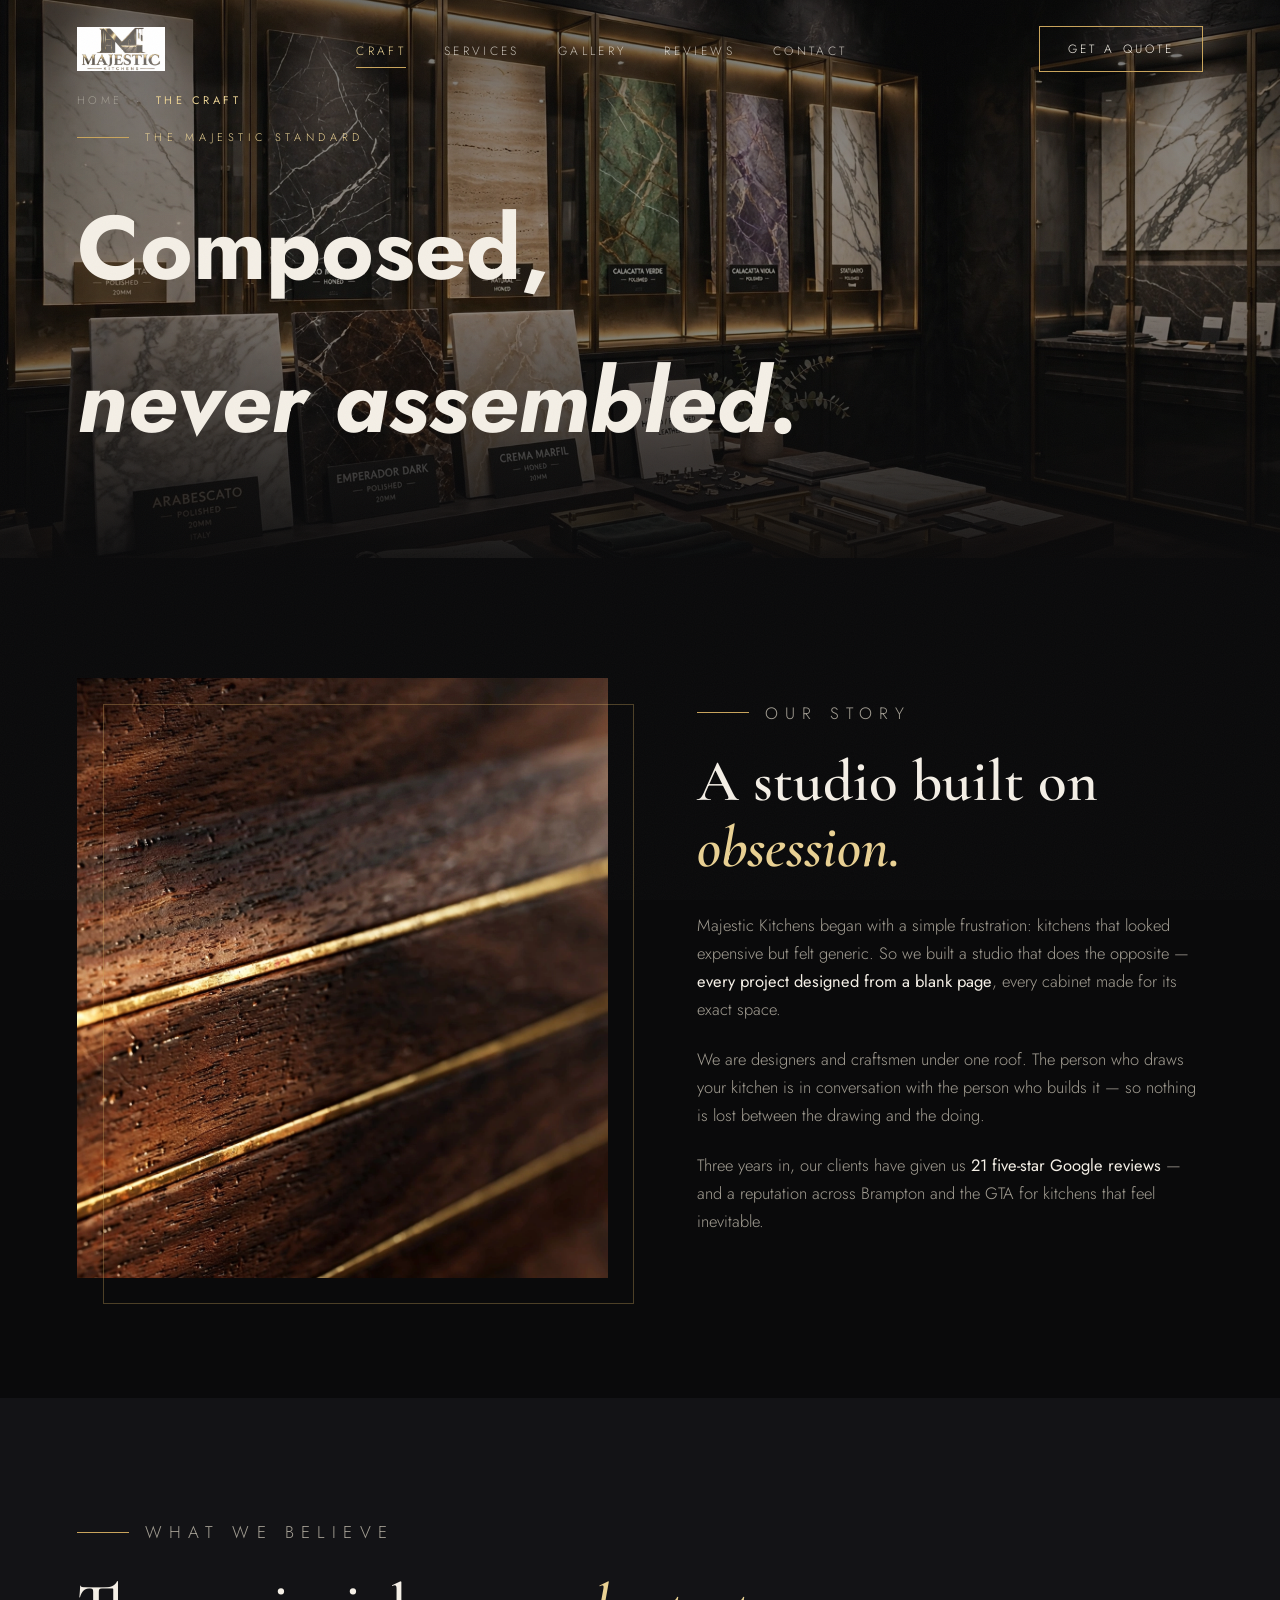
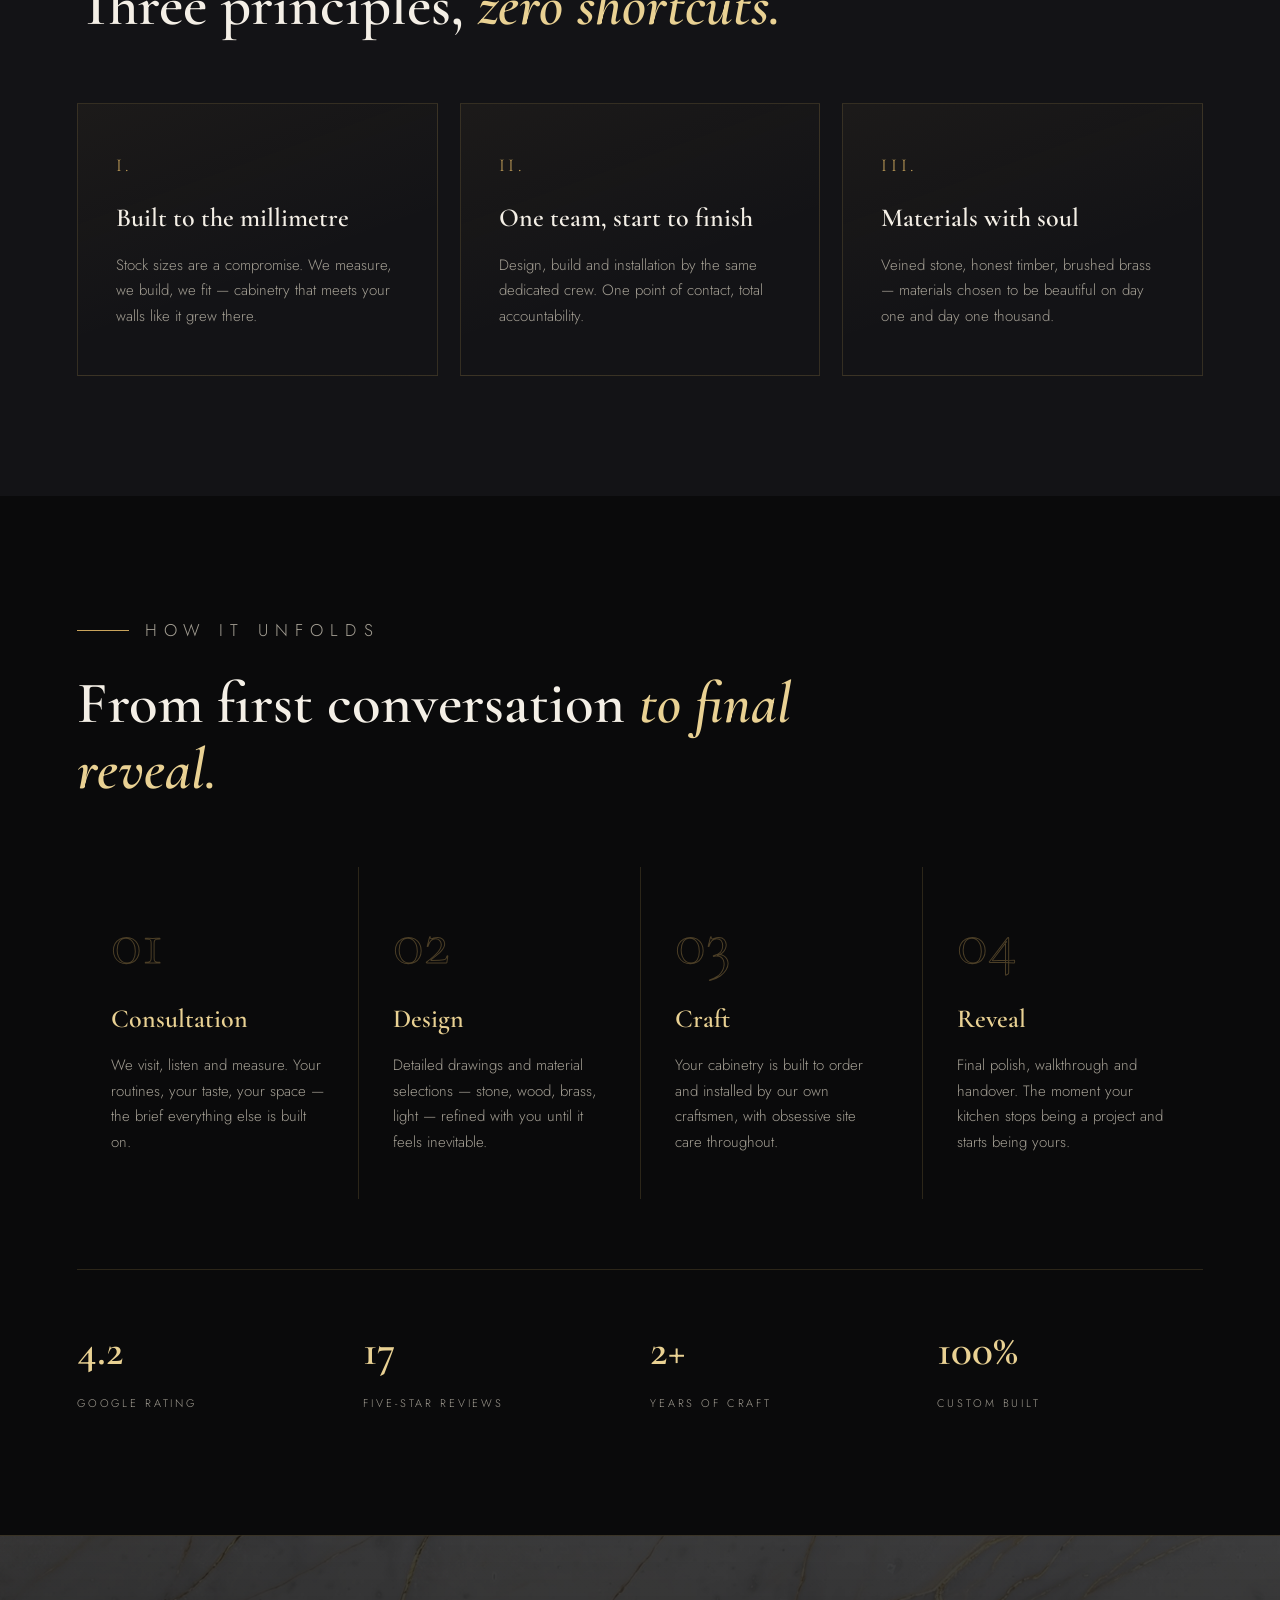
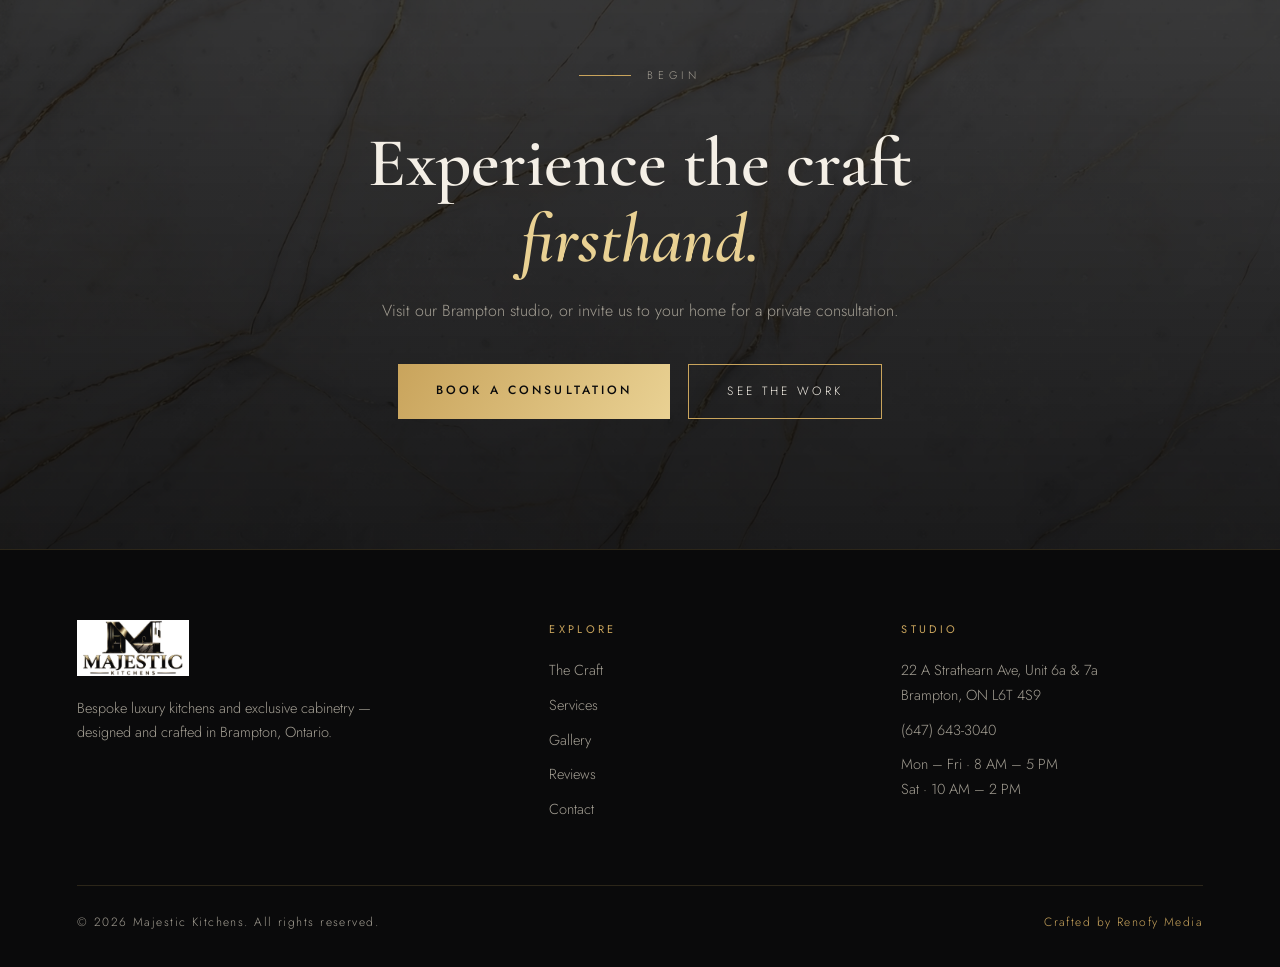
==== about.html @ 50e9ace4 "Majestic Kitchens v1 — 5-page luxury site" ====
<!DOCTYPE html>
<html lang="en">
<head>
<meta charset="UTF-8">
<meta name="viewport" content="width=device-width, initial-scale=1.0">
<title>The Craft | Majestic Kitchens — Brampton &amp; the GTA</title>
<meta name="description" content="The Majestic standard: bespoke luxury kitchens composed — never assembled. One dedicated team from sketch to final polish. Brampton, Ontario.">
<link rel="preconnect" href="https://fonts.googleapis.com">
<link rel="preconnect" href="https://fonts.gstatic.com" crossorigin>
<link href="https://fonts.googleapis.com/css2?family=Cormorant+Garamond:ital,wght@0,500;0,600;0,700;1,500;1,600&family=Jost:wght@300;400;500&display=swap" rel="stylesheet">
<link rel="icon" href="assets/img/logo.png">
<link rel="stylesheet" href="assets/css/style.css">
</head>
<body>
<div class="grain"></div>
<div id="cursor"></div>
<div id="wipe"><span class="wline"></span><img src="assets/img/logo.png" alt=""></div>
<div id="loader"><img src="assets/img/logo.png" alt="Majestic Kitchens"><div class="bar"><span></span></div></div>

<nav id="nav">
  <div class="wrap nav-inner">
    <a class="brand" href="index.html" aria-label="Majestic Kitchens home"><img src="assets/img/logo.png" alt="Majestic Kitchens logo"></a>
    <ul class="nav-links">
      <li><a href="about.html">Craft</a></li>
      <li><a href="services.html">Services</a></li>
      <li><a href="gallery.html">Gallery</a></li>
      <li><a href="index.html#reviews">Reviews</a></li>
      <li><a href="contact.html">Contact</a></li>
    </ul>
    <a href="contact.html" class="btn nav-cta">Get a Quote</a>
    <button id="burger" aria-label="Open menu"><span></span><span></span><span></span></button>
  </div>
</nav>
<div id="mobileMenu">
  <a href="index.html">Home</a><a href="about.html">Craft</a><a href="services.html">Services</a>
  <a href="gallery.html">Gallery</a><a href="index.html#reviews">Reviews</a><a href="contact.html">Contact</a>
</div>

<header class="page-hero">
  <div class="ph-bg" style="background-image:url('assets/img/showroom.webp')"></div>
  <div class="hero-veil"></div>
  <div class="wrap hero-content">
    <p class="crumb"><a href="index.html">Home</a> &nbsp;·&nbsp; <b>The Craft</b></p>
    <p class="eyebrow">The Majestic Standard</p>
    <h1>Composed,<br><em>never assembled.</em></h1>
  </div>
</header>

<section>
  <div class="wrap">
    <div class="split">
      <div class="img-frame reveal"><img src="assets/img/craft.webp" alt="Cabinetry detail with brass inlay" loading="lazy"></div>
      <div>
        <p class="eyebrow reveal">Our story</p>
        <div class="sec-head reveal" style="margin-bottom:30px"><h2>A studio built on <em>obsession.</em></h2></div>
        <p class="reveal">Majestic Kitchens began with a simple frustration: kitchens that looked expensive but felt generic. So we built a studio that does the opposite — <strong>every project designed from a blank page</strong>, every cabinet made for its exact space.</p>
        <p class="reveal d1">We are designers and craftsmen under one roof. The person who draws your kitchen is in conversation with the person who builds it — so nothing is lost between the drawing and the doing.</p>
        <p class="reveal d2">Three years in, our clients have given us <strong>21 five-star Google reviews</strong> — and a reputation across Brampton and the GTA for kitchens that feel inevitable.</p>
      </div>
    </div>
  </div>
</section>

<section style="background:var(--coal)">
  <div class="wrap">
    <div class="sec-head">
      <p class="eyebrow reveal">What we believe</p>
      <h2 class="reveal">Three principles, <em>zero shortcuts.</em></h2>
    </div>
    <div class="val-grid">
      <div class="val reveal"><span class="vn">I.</span><h3>Built to the millimetre</h3><p>Stock sizes are a compromise. We measure, we build, we fit — cabinetry that meets your walls like it grew there.</p></div>
      <div class="val reveal d1"><span class="vn">II.</span><h3>One team, start to finish</h3><p>Design, build and installation by the same dedicated crew. One point of contact, total accountability.</p></div>
      <div class="val reveal d2"><span class="vn">III.</span><h3>Materials with soul</h3><p>Veined stone, honest timber, brushed brass — materials chosen to be beautiful on day one and day one thousand.</p></div>
    </div>
  </div>
</section>

<section>
  <div class="wrap">
    <div class="sec-head">
      <p class="eyebrow reveal">How it unfolds</p>
      <h2 class="reveal">From first conversation <em>to final reveal.</em></h2>
    </div>
    <div class="proc-grid">
      <div class="proc reveal"><span class="n">01</span><h3>Consultation</h3><p>We visit, listen and measure. Your routines, your taste, your space — the brief everything else is built on.</p></div>
      <div class="proc reveal d1"><span class="n">02</span><h3>Design</h3><p>Detailed drawings and material selections — stone, wood, brass, light — refined with you until it feels inevitable.</p></div>
      <div class="proc reveal d2"><span class="n">03</span><h3>Craft</h3><p>Your cabinetry is built to order and installed by our own craftsmen, with obsessive site care throughout.</p></div>
      <div class="proc reveal d3"><span class="n">04</span><h3>Reveal</h3><p>Final polish, walkthrough and handover. The moment your kitchen stops being a project and starts being yours.</p></div>
    </div>
    <div class="stats">
      <div class="stat reveal"><b><span class="count" data-to="5" data-dec="1">0</span></b><span class="lbl">Google rating</span></div>
      <div class="stat reveal d1"><b><span class="count" data-to="21">0</span></b><span class="lbl">Five-star reviews</span></div>
      <div class="stat reveal d2"><b><span class="count" data-to="3">0</span>+</b><span class="lbl">Years of craft</span></div>
      <div class="stat reveal d3"><b>100%</b><span class="lbl">Custom built</span></div>
    </div>
  </div>
</section>

<div class="cta-banner">
  <div class="wrap">
    <p class="eyebrow reveal" style="justify-content:center">Begin</p>
    <h2 class="reveal">Experience the craft<br><em>firsthand.</em></h2>
    <p class="reveal d1">Visit our Brampton studio, or invite us to your home for a private consultation.</p>
    <div class="hero-ctas reveal d2">
      <a href="contact.html" class="btn solid">Book a Consultation</a>
      <a href="gallery.html" class="btn">See the Work</a>
    </div>
  </div>
</div>

<footer>
  <div class="wrap">
    <div class="f-grid">
      <div>
        <img src="assets/img/logo.png" alt="Majestic Kitchens logo">
        <p>Bespoke luxury kitchens and exclusive cabinetry — designed and crafted in Brampton, Ontario.</p>
      </div>
      <div>
        <h4>Explore</h4>
        <ul>
          <li><a href="about.html">The Craft</a></li>
          <li><a href="services.html">Services</a></li>
          <li><a href="gallery.html">Gallery</a></li>
          <li><a href="index.html#reviews">Reviews</a></li>
          <li><a href="contact.html">Contact</a></li>
        </ul>
      </div>
      <div>
        <h4>Studio</h4>
        <ul>
          <li>22 A Strathearn Ave, Unit 6a &amp; 7a<br>Brampton, ON L6T 4S9</li>
          <li><a href="tel:+16476433040">(647) 643-3040</a></li>
          <li>Mon – Fri · 8 AM – 5 PM<br>Sat · 10 AM – 2 PM</li>
        </ul>
      </div>
    </div>
    <div class="f-bottom">
      <span>© <span id="yr">2026</span> Majestic Kitchens. All rights reserved.</span>
      <span class="credit">Crafted by Renofy Media</span>
    </div>
  </div>
</footer>
<script src="assets/js/main.js"></script>
</body>
</html>
---- assets/css/style.css ----
/* Majestic Kitchens — shared styles */
:root{
  --ink:#0a0a0b;
  --coal:#131316;
  --coal-2:#1a1a1e;
  --gold:#c9a45c;
  --gold-2:#e9d193;
  --gold-dim:rgba(201,164,92,.35);
  --ivory:#f4efe6;
  --muted:#a39e93;
  --line:rgba(201,164,92,.18);
  --serif:'Cormorant Garamond',Georgia,serif;
  --sans:'Jost',Helvetica,Arial,sans-serif;
}
*{margin:0;padding:0;box-sizing:border-box}
html{scroll-behavior:smooth}
body{background:var(--ink);color:var(--ivory);font-family:var(--sans);font-weight:300;line-height:1.7;overflow-x:hidden;-webkit-font-smoothing:antialiased}
::selection{background:var(--gold);color:var(--ink)}
::-webkit-scrollbar{width:10px}
::-webkit-scrollbar-track{background:var(--ink)}
::-webkit-scrollbar-thumb{background:#3a3226;border-radius:5px}
::-webkit-scrollbar-thumb:hover{background:var(--gold)}
img{max-width:100%;display:block}
a{color:inherit;text-decoration:none}
.wrap{max-width:1280px;margin:0 auto;padding:0 6vw}

/* film grain */
.grain{position:fixed;inset:0;z-index:2000;pointer-events:none;opacity:.05;
  background-image:url("data:image/svg+xml,%3Csvg xmlns='http://www.w3.org/2000/svg' width='120' height='120'%3E%3Cfilter id='n'%3E%3CfeTurbulence type='fractalNoise' baseFrequency='.9' numOctaves='2'/%3E%3C/filter%3E%3Crect width='120' height='120' filter='url(%23n)' opacity='.6'/%3E%3C/svg%3E");}

/* custom cursor */
#cursor{position:fixed;top:0;left:0;width:34px;height:34px;border:1px solid var(--gold);border-radius:50%;pointer-events:none;z-index:2500;transform:translate(-50%,-50%);transition:width .25s,height .25s,background .25s,opacity .3s;opacity:0}
#cursor.on{opacity:.85}
#cursor.grow{width:64px;height:64px;background:rgba(201,164,92,.12)}
@media(pointer:coarse){#cursor{display:none}}

/* page transition wipe */
#wipe{position:fixed;inset:0;z-index:2900;background:var(--ink);display:flex;align-items:center;justify-content:center;transform:translateY(100%);pointer-events:none}
#wipe.go{pointer-events:all;animation:wipeIn .55s cubic-bezier(.7,0,.2,1) both}
#wipe.away{animation:wipeOut .7s cubic-bezier(.7,0,.2,1) both}
#wipe img{width:130px;opacity:0}
#wipe.go img{animation:loaderIn .5s .15s ease both}
#wipe .wline{position:absolute;top:50%;left:0;height:1px;width:100%;background:linear-gradient(90deg,transparent,var(--gold),transparent);opacity:0}
#wipe.go .wline{opacity:1}
@keyframes wipeIn{from{transform:translateY(100%)}to{transform:translateY(0)}}
@keyframes wipeOut{from{transform:translateY(0)}to{transform:translateY(-100%)}}

/* preloader */
#loader{position:fixed;inset:0;z-index:3000;background:var(--ink);display:flex;flex-direction:column;align-items:center;justify-content:center;gap:26px;transition:opacity .7s ease,visibility .7s}
#loader.done{opacity:0;visibility:hidden}
#loader img{width:150px;animation:loaderIn 1.2s ease both}
#loader .bar{width:180px;height:1px;background:rgba(201,164,92,.2);position:relative;overflow:hidden}
#loader .bar span{position:absolute;inset:0;background:linear-gradient(90deg,var(--gold),var(--gold-2));transform-origin:left;animation:loadbar 1.1s ease both}
@keyframes loadbar{from{transform:scaleX(0)}to{transform:scaleX(1)}}
@keyframes loaderIn{from{opacity:0;transform:translateY(14px)}to{opacity:1;transform:none}}

/* nav */
nav{position:fixed;top:0;left:0;right:0;z-index:1000;transition:background .4s,border-color .4s,padding .4s;padding:26px 0;border-bottom:1px solid transparent}
nav.scrolled{background:rgba(10,10,11,.86);backdrop-filter:blur(14px);-webkit-backdrop-filter:blur(14px);padding:14px 0;border-bottom-color:var(--line)}
.nav-inner{display:flex;align-items:center;justify-content:space-between}
.brand img{height:44px;width:auto;transition:height .4s}
nav.scrolled .brand img{height:36px}
.nav-links{display:flex;gap:38px;list-style:none;align-items:center}
.nav-links a{font-size:12px;letter-spacing:.28em;text-transform:uppercase;opacity:.75;transition:opacity .3s,color .3s;position:relative;padding:4px 0}
.nav-links a::after{content:"";position:absolute;left:0;bottom:-4px;width:0;height:1px;background:var(--gold);transition:width .35s}
.nav-links a:hover{opacity:1;color:var(--gold-2)}
.nav-links a:hover::after,.nav-links a.active::after{width:100%}
.nav-links a.active{opacity:1;color:var(--gold-2)}
.btn{display:inline-block;font-family:var(--sans);font-size:12px;letter-spacing:.26em;text-transform:uppercase;padding:16px 38px;border:1px solid var(--gold);position:relative;overflow:hidden;transition:color .35s;cursor:pointer;background:transparent;color:var(--ivory);isolation:isolate}
.btn::before{content:"";position:absolute;inset:0;background:linear-gradient(120deg,var(--gold),var(--gold-2));transform:scaleX(0);transform-origin:left;transition:transform .45s cubic-bezier(.7,0,.2,1);z-index:-1}
.btn:hover::before{transform:scaleX(1)}
.btn:hover{color:var(--ink);border-color:var(--gold-2)}
.btn.solid{background:linear-gradient(120deg,var(--gold),var(--gold-2));color:var(--ink);border:none;font-weight:500}
.btn.solid::before{background:var(--ivory)}
.btn.solid:hover{color:var(--ink)}
.nav-cta{padding:12px 28px}
#burger{display:none;background:none;border:none;cursor:pointer;z-index:1101;padding:8px}
#burger span{display:block;width:28px;height:1px;background:var(--gold-2);margin:7px 0;transition:.35s}
#burger.open span:nth-child(1){transform:translateY(8px) rotate(45deg)}
#burger.open span:nth-child(2){opacity:0}
#burger.open span:nth-child(3){transform:translateY(-8px) rotate(-45deg)}
#mobileMenu{position:fixed;inset:0;background:rgba(10,10,11,.97);z-index:1100;display:flex;flex-direction:column;align-items:center;justify-content:center;gap:8px;opacity:0;visibility:hidden;transition:.45s}
#mobileMenu.open{opacity:1;visibility:visible}
#mobileMenu a{font-family:var(--serif);font-size:34px;padding:10px}
#mobileMenu a:hover{color:var(--gold-2)}

/* hero */
.hero{min-height:100svh;display:flex;align-items:flex-end;position:relative;overflow:hidden}
.hero-bg{position:absolute;inset:-8% 0;background:url('../img/hero.webp') center/cover;will-change:transform;animation:kenburns 24s ease-in-out infinite alternate}
@keyframes kenburns{from{transform:scale(1)}to{transform:scale(1.08)}}
.hero-veil{position:absolute;inset:0;background:linear-gradient(180deg,rgba(10,10,11,.55) 0%,rgba(10,10,11,.25) 40%,rgba(10,10,11,.9) 100%)}
.hero-content{position:relative;z-index:2;padding-bottom:13vh;width:100%}
.eyebrow{font-size:11px;letter-spacing:.42em;text-transform:uppercase;color:var(--gold-2);display:flex;align-items:center;gap:16px;margin-bottom:26px}
.eyebrow::before{content:"";width:52px;height:1px;background:var(--gold)}
.hero h1{font-family:var(--serif);font-weight:600;font-size:clamp(52px,9vw,128px);line-height:1.02}
.hero h1 em{font-style:italic;background:linear-gradient(115deg,var(--gold-2),var(--gold) 60%,#9a7a3c);-webkit-background-clip:text;background-clip:text;color:transparent}
.hero p.lead{max-width:560px;margin:26px 0 38px;color:var(--muted);font-size:17px}
.hero-ctas{display:flex;gap:18px;flex-wrap:wrap}
.hero-foot{position:absolute;bottom:0;left:0;right:0;z-index:2;border-top:1px solid var(--line)}
.hero-foot .wrap{display:flex;justify-content:space-between;align-items:center;padding-top:20px;padding-bottom:20px;gap:16px;flex-wrap:wrap}
.rating{display:flex;align-items:center;gap:12px;font-size:12px;letter-spacing:.22em;text-transform:uppercase;color:var(--muted)}
.stars{color:var(--gold);letter-spacing:4px;font-size:14px}
.scroll-hint{font-size:11px;letter-spacing:.32em;text-transform:uppercase;color:var(--muted);display:flex;align-items:center;gap:12px}
.scroll-hint::after{content:"";width:1px;height:44px;background:linear-gradient(var(--gold),transparent);animation:drip 2s ease-in-out infinite}
@keyframes drip{0%{transform:scaleY(0);transform-origin:top}45%{transform:scaleY(1);transform-origin:top}55%{transform:scaleY(1);transform-origin:bottom}100%{transform:scaleY(0);transform-origin:bottom}}

/* page hero (inner pages) */
.page-hero{min-height:62svh;display:flex;align-items:flex-end;position:relative;overflow:hidden}
.page-hero .ph-bg{position:absolute;inset:0;background-size:cover;background-position:center}
.page-hero .hero-veil{background:linear-gradient(180deg,rgba(10,10,11,.6),rgba(10,10,11,.35) 45%,rgba(10,10,11,.94))}
.page-hero .hero-content{padding-bottom:9vh}
.page-hero h1{font-size:clamp(46px,7vw,96px)}
.crumb{font-size:11px;letter-spacing:.32em;text-transform:uppercase;color:var(--muted);margin-bottom:18px}
.crumb a:hover{color:var(--gold-2)}
.crumb b{color:var(--gold-2);font-weight:400}

/* marquee */
.marquee{border-top:1px solid var(--line);border-bottom:1px solid var(--line);overflow:hidden;white-space:nowrap;padding:20px 0;background:var(--coal)}
.marquee-track{display:inline-block;animation:scrollX 30s linear infinite}
.marquee span{font-family:var(--serif);font-size:22px;letter-spacing:.14em;color:var(--gold-2);margin:0 28px;text-transform:uppercase}
.marquee i{color:var(--gold);font-style:normal}
@keyframes scrollX{to{transform:translateX(-50%)}}

/* sections */
section{padding:120px 0;position:relative}
.sec-head{margin-bottom:64px;max-width:760px}
.sec-head h2{font-family:var(--serif);font-weight:600;font-size:clamp(36px,4.6vw,60px);line-height:1.12;margin:22px 0 18px}
.sec-head h2 em{font-style:italic;color:var(--gold-2)}
.sec-head p{color:var(--muted);font-size:17px}
.center{text-align:center;margin-left:auto;margin-right:auto}
.center .eyebrow{justify-content:center}
.center .eyebrow::after{content:"";width:52px;height:1px;background:var(--gold)}

/* reveal */
.reveal{opacity:0;transform:translateY(36px);transition:opacity .9s ease,transform .9s cubic-bezier(.2,.6,.2,1)}
.reveal.in{opacity:1;transform:none}
.reveal.d1{transition-delay:.12s}.reveal.d2{transition-delay:.24s}.reveal.d3{transition-delay:.36s}

/* split */
.split{display:grid;grid-template-columns:1.05fr 1fr;gap:7vw;align-items:center}
.split .img-frame{position:relative}
.split .img-frame img{width:100%;height:600px;object-fit:cover}
.split .img-frame::after{content:"";position:absolute;inset:0;border:1px solid var(--gold-dim);transform:translate(26px,26px);pointer-events:none}
.split p{color:var(--muted);margin-bottom:22px;font-size:16.5px}
.split p strong{color:var(--ivory);font-weight:400}
.link-more{display:inline-flex;align-items:center;gap:12px;margin-top:10px;font-size:12px;letter-spacing:.28em;text-transform:uppercase;color:var(--gold-2)}
.link-more::after{content:"→";transition:transform .3s}
.link-more:hover::after{transform:translateX(8px)}

/* stats */
.stats{display:grid;grid-template-columns:repeat(4,1fr);gap:20px;margin-top:70px;border-top:1px solid var(--line);padding-top:44px}
.stat b{display:block;font-family:var(--serif);font-size:clamp(34px,3.4vw,52px);font-weight:600;color:var(--gold-2)}
.stat .count{font-family:var(--serif);font-size:clamp(34px,3.4vw,52px);font-weight:600;color:var(--gold-2)}
.stat .lbl{font-size:11px;letter-spacing:.26em;text-transform:uppercase;color:var(--muted)}

/* service rows (home) */
.svc-row{display:grid;grid-template-columns:90px 1fr auto;gap:34px;align-items:center;padding:40px 10px;border-top:1px solid var(--line);transition:background .4s,padding .4s}
.svc-row:last-child{border-bottom:1px solid var(--line)}
.svc-row:hover{background:rgba(201,164,92,.045);padding-left:26px}
.svc-num{font-family:var(--serif);font-size:20px;color:var(--gold);letter-spacing:.1em}
.svc-row h3{font-family:var(--serif);font-weight:600;font-size:clamp(26px,3vw,38px);margin-bottom:8px;transition:color .3s}
.svc-row:hover h3{color:var(--gold-2)}
.svc-row p{color:var(--muted);max-width:640px;font-size:15.5px}
.svc-arrow{font-family:var(--serif);font-size:30px;color:var(--gold);opacity:0;transform:translateX(-12px);transition:.4s}
.svc-row:hover .svc-arrow{opacity:1;transform:none}

/* service detail blocks */
.svc-block{display:grid;grid-template-columns:1fr 1fr;gap:6vw;align-items:center;padding:70px 0;border-top:1px solid var(--line)}
.svc-block:first-of-type{border-top:none}
.svc-block.flip .svc-text{order:2}
.svc-block.flip .svc-img{order:1}
.svc-img{overflow:hidden;position:relative}
.svc-img img{width:100%;height:460px;object-fit:cover;transition:transform 1.1s cubic-bezier(.2,.6,.2,1)}
.svc-block:hover .svc-img img{transform:scale(1.05)}
.svc-text .svc-num{margin-bottom:14px;display:block}
.svc-text h3{font-family:var(--serif);font-size:clamp(30px,3.4vw,46px);font-weight:600;margin-bottom:18px}
.svc-text h3 em{font-style:italic;color:var(--gold-2)}
.svc-text>p{color:var(--muted);margin-bottom:22px}
.svc-text ul{list-style:none;margin-bottom:8px}
.svc-text li{padding:10px 0 10px 30px;position:relative;color:var(--ivory);font-size:15.5px;border-top:1px solid rgba(201,164,92,.1)}
.svc-text li::before{content:"✦";position:absolute;left:0;color:var(--gold);font-size:13px}

/* process */
.proc-grid{display:grid;grid-template-columns:repeat(4,1fr);margin-top:20px}
.proc{padding:44px 34px;border-left:1px solid var(--line);transition:background .4s}
.proc:first-child{border-left:none}
.proc:hover{background:rgba(201,164,92,.04)}
.proc .n{font-family:var(--serif);font-size:64px;color:transparent;-webkit-text-stroke:1px var(--gold-dim);line-height:1;display:block;margin-bottom:22px}
.proc h3{font-family:var(--serif);font-size:26px;font-weight:600;margin-bottom:12px;color:var(--gold-2)}
.proc p{color:var(--muted);font-size:15px}

/* values */
.val-grid{display:grid;grid-template-columns:repeat(3,1fr);gap:22px}
.val{border:1px solid var(--line);padding:46px 38px;transition:border-color .4s,transform .4s;background:linear-gradient(160deg,rgba(201,164,92,.05),transparent 60%)}
.val:hover{border-color:var(--gold-dim);transform:translateY(-6px)}
.val .vn{font-family:var(--serif);color:var(--gold);font-size:18px;letter-spacing:.2em;margin-bottom:16px;display:block}
.val h3{font-family:var(--serif);font-size:26px;font-weight:600;margin-bottom:12px}
.val p{color:var(--muted);font-size:15px}

/* gallery */
.g-grid{display:grid;grid-template-columns:repeat(12,1fr);gap:22px}
.g-item{position:relative;overflow:hidden;cursor:pointer;margin:0}
.g-item img{width:100%;height:100%;object-fit:cover;transition:transform 1.1s cubic-bezier(.2,.6,.2,1);filter:saturate(.94)}
.g-item:hover img{transform:scale(1.06)}
.g-item figcaption{position:absolute;left:0;right:0;bottom:0;padding:26px;background:linear-gradient(transparent,rgba(10,10,11,.88));font-family:var(--serif);font-size:22px;opacity:0;transform:translateY(12px);transition:.5s;pointer-events:none}
.g-item:hover figcaption{opacity:1;transform:none}
.g-item figcaption small{display:block;font-family:var(--sans);font-size:10px;letter-spacing:.3em;text-transform:uppercase;color:var(--gold-2);margin-bottom:6px}
.g1{grid-column:span 7;height:480px}.g2{grid-column:span 5;height:480px}
.g3{grid-column:span 4;height:400px}.g4{grid-column:span 4;height:400px}.g5{grid-column:span 4;height:400px}
.g6{grid-column:span 6;height:440px}.g7{grid-column:span 6;height:440px}
.g-note{margin-top:26px;font-size:12px;letter-spacing:.14em;color:var(--muted);text-transform:uppercase}

/* lightbox */
#lightbox{position:fixed;inset:0;z-index:2800;background:rgba(8,8,9,.94);display:flex;align-items:center;justify-content:center;opacity:0;visibility:hidden;transition:.4s;backdrop-filter:blur(6px)}
#lightbox.open{opacity:1;visibility:visible}
#lightbox img{max-width:88vw;max-height:82vh;object-fit:contain;border:1px solid var(--line);box-shadow:0 30px 80px rgba(0,0,0,.6)}
#lbCap{position:absolute;bottom:34px;left:0;right:0;text-align:center;font-family:var(--serif);font-size:20px;color:var(--gold-2)}
#lbClose{position:absolute;top:26px;right:34px;background:none;border:1px solid var(--gold-dim);color:var(--gold-2);width:52px;height:52px;border-radius:50%;font-size:20px;cursor:pointer;transition:.3s}
#lbClose:hover{background:var(--gold);color:var(--ink)}
.lb-nav{position:absolute;top:50%;transform:translateY(-50%);background:none;border:1px solid var(--gold-dim);color:var(--gold-2);width:56px;height:56px;border-radius:50%;font-size:22px;cursor:pointer;transition:.3s;font-family:var(--serif)}
.lb-nav:hover{background:var(--gold);color:var(--ink)}
#lbPrev{left:30px}#lbNext{right:30px}

/* testimonial slider */
.t-slider{position:relative;overflow:hidden;border:1px solid var(--line);background:linear-gradient(160deg,rgba(201,164,92,.06),transparent 55%)}
.t-track{display:flex;transition:transform .7s cubic-bezier(.7,0,.2,1)}
.t-slide{min-width:100%;padding:70px 8vw;display:grid;grid-template-columns:1fr 1fr;gap:6vw;align-items:center}
.t-slide blockquote{font-family:var(--serif);font-size:clamp(26px,3vw,40px);line-height:1.35;font-style:italic}
.t-slide blockquote::before{content:"“";display:block;font-size:64px;color:var(--gold);line-height:.6;margin-bottom:18px;font-style:normal}
.t-slide cite{font-style:normal;font-size:11px;letter-spacing:.3em;text-transform:uppercase;color:var(--muted);margin-top:26px;display:block}
.t-slide cite .stars{display:block;margin-bottom:10px}
.t-side{text-align:center}
.t-side b{font-family:var(--serif);font-size:110px;font-weight:600;color:var(--gold-2);line-height:1;display:block}
.t-brandline{font-family:var(--serif);font-size:clamp(26px,3vw,40px);line-height:1.4}
.t-brandline em{font-style:italic;color:var(--gold-2)}
.t-dots{position:absolute;bottom:26px;left:0;right:0;display:flex;justify-content:center;gap:12px}
.t-dots button{width:34px;height:2px;background:rgba(201,164,92,.25);border:none;cursor:pointer;transition:.3s;padding:0}
.t-dots button.on{background:var(--gold)}
.t-arrow{position:absolute;top:50%;transform:translateY(-50%);background:none;border:none;color:var(--gold);font-size:34px;cursor:pointer;opacity:.5;transition:.3s;font-family:var(--serif);z-index:2}
.t-arrow:hover{opacity:1}
#tPrev{left:22px}#tNext{right:22px}

/* reviews page cards */
.rev-grid{display:grid;grid-template-columns:1fr 1fr;gap:22px}
.rev-card{border:1px solid var(--line);padding:48px 40px;background:linear-gradient(160deg,rgba(201,164,92,.06),transparent 55%);transition:border-color .4s,transform .4s}
.rev-card:hover{border-color:var(--gold-dim);transform:translateY(-6px)}
.rev-card blockquote{font-family:var(--serif);font-size:clamp(22px,2.2vw,30px);line-height:1.4;font-style:italic}
.rev-card blockquote::before{content:"“";display:block;font-size:56px;color:var(--gold);line-height:.6;margin-bottom:16px;font-style:normal}
.rev-card cite{font-style:normal;font-size:11px;letter-spacing:.3em;text-transform:uppercase;color:var(--muted);margin-top:24px;display:block}
.rev-card cite .stars{display:block;margin-bottom:10px}

/* faq */
.faq{max-width:860px}
.faq-item{border-top:1px solid var(--line)}
.faq-item:last-child{border-bottom:1px solid var(--line)}
.faq-q{width:100%;background:none;border:none;color:var(--ivory);font-family:var(--serif);font-size:clamp(20px,2.4vw,27px);font-weight:600;text-align:left;padding:28px 60px 28px 0;cursor:pointer;position:relative}
.faq-q::after{content:"+";position:absolute;right:6px;top:50%;transform:translateY(-50%);font-family:var(--sans);font-size:30px;color:var(--gold);transition:transform .35s;font-weight:300}
.faq-item.open .faq-q::after{transform:translateY(-50%) rotate(45deg)}
.faq-a{max-height:0;overflow:hidden;transition:max-height .5s cubic-bezier(.7,0,.2,1)}
.faq-a p{color:var(--muted);padding:0 0 30px;font-size:16px;max-width:700px}

/* areas */
.areas{text-align:center;padding:90px 0;border-top:1px solid var(--line);border-bottom:1px solid var(--line)}
.areas p{font-family:var(--serif);font-size:clamp(22px,3vw,34px);color:var(--muted);font-style:italic}
.areas p strong{color:var(--gold-2);font-weight:600;font-style:normal}

/* cta banner */
.cta-banner{text-align:center;padding:130px 0;background:linear-gradient(rgba(10,10,11,.78),rgba(10,10,11,.92)),url('../img/marble-texture.webp') center/cover;border-top:1px solid var(--line)}
.cta-banner h2{font-family:var(--serif);font-size:clamp(38px,5.4vw,72px);font-weight:600;line-height:1.1;margin:24px 0 20px}
.cta-banner h2 em{font-style:italic;color:var(--gold-2)}
.cta-banner p{color:var(--muted);max-width:560px;margin:0 auto 40px}
.cta-banner .hero-ctas{justify-content:center}

/* contact */
.contact-grid{display:grid;grid-template-columns:1fr 1fr;gap:7vw;align-items:start}
.contact-info h2{font-family:var(--serif);font-size:clamp(40px,5vw,68px);font-weight:600;line-height:1.08;margin:22px 0 24px}
.contact-info h2 em{font-style:italic;color:var(--gold-2)}
.c-line{display:flex;gap:18px;align-items:flex-start;padding:20px 0;border-top:1px solid var(--line);font-size:15.5px}
.c-line small{display:block;font-size:10px;letter-spacing:.3em;text-transform:uppercase;color:var(--gold);margin-bottom:6px}
.c-line a:hover{color:var(--gold-2)}
.big-phone{font-family:var(--serif);font-size:clamp(30px,3.4vw,44px);color:var(--gold-2)}
form{background:rgba(19,19,22,.72);border:1px solid var(--line);padding:48px 44px;backdrop-filter:blur(8px)}
form h3{font-family:var(--serif);font-size:30px;font-weight:600;margin-bottom:8px}
form>p{color:var(--muted);font-size:14.5px;margin-bottom:28px}
.f-row{display:grid;grid-template-columns:1fr 1fr;gap:18px}
.f-group{margin-bottom:18px}
.f-group label{display:block;font-size:10px;letter-spacing:.28em;text-transform:uppercase;color:var(--muted);margin-bottom:8px}
.f-group input,.f-group select,.f-group textarea{width:100%;background:transparent;border:1px solid var(--line);color:var(--ivory);padding:14px 16px;font-family:var(--sans);font-size:15px;font-weight:300;transition:border-color .3s;appearance:none;border-radius:0}
.f-group select{background-image:url("data:image/svg+xml,%3Csvg xmlns='http://www.w3.org/2000/svg' width='12' height='8'%3E%3Cpath d='M1 1l5 5 5-5' stroke='%23c9a45c' fill='none'/%3E%3C/svg%3E");background-repeat:no-repeat;background-position:right 16px center}
.f-group select option{background:var(--coal)}
.f-group textarea{resize:vertical;min-height:110px}
.f-group input:focus,.f-group select:focus,.f-group textarea:focus{outline:none;border-color:var(--gold)}
form .btn{width:100%;text-align:center;margin-top:6px}
#formThanks{display:none;text-align:center;padding:40px 10px}
#formThanks .check{width:70px;height:70px;border:1px solid var(--gold);border-radius:50%;display:flex;align-items:center;justify-content:center;margin:0 auto 24px;font-size:28px;color:var(--gold)}
#formThanks h3{font-family:var(--serif);font-size:32px;margin-bottom:12px;color:var(--gold-2)}
#formThanks p{color:var(--muted)}

/* footer */
footer{border-top:1px solid var(--line);padding:70px 0 34px;background:var(--ink)}
.f-grid{display:grid;grid-template-columns:1.4fr 1fr 1fr;gap:50px;margin-bottom:54px}
.f-grid img{height:56px;margin-bottom:20px}
.f-grid p{color:var(--muted);font-size:14.5px;max-width:340px}
.f-grid h4{font-size:11px;letter-spacing:.3em;text-transform:uppercase;color:var(--gold);margin-bottom:20px;font-weight:400}
.f-grid ul{list-style:none}
.f-grid li{margin-bottom:10px;font-size:14.5px;color:var(--muted)}
.f-grid li a:hover{color:var(--gold-2)}
.f-bottom{border-top:1px solid var(--line);padding-top:26px;display:flex;justify-content:space-between;gap:14px;flex-wrap:wrap;font-size:12px;letter-spacing:.12em;color:var(--muted)}
.f-bottom .credit{color:var(--gold)}

@media(max-width:1024px){
  .split,.contact-grid{grid-template-columns:1fr}
  .split .img-frame img{height:440px}
  .proc-grid{grid-template-columns:1fr 1fr}
  .proc:nth-child(3){border-left:none}
  .proc{border-top:1px solid var(--line)}
  .proc:nth-child(1),.proc:nth-child(2){border-top:none}
  .rev-grid{grid-template-columns:1fr}
  .g1,.g2{grid-column:span 12;height:400px}
  .g3,.g4,.g5{grid-column:span 4;height:300px}
  .g6,.g7{grid-column:span 6;height:360px}
  .stats{grid-template-columns:repeat(2,1fr);gap:34px}
  .val-grid{grid-template-columns:1fr}
  .svc-block{grid-template-columns:1fr;gap:34px}
  .svc-block.flip .svc-text{order:1}
  .svc-block.flip .svc-img{order:2}
  .t-slide{grid-template-columns:1fr;gap:30px;padding:60px 12vw}
  .t-side{display:none}
}
@media(max-width:900px){
  .nav-links,.nav-cta{display:none}
  #burger{display:block}
}
@media(max-width:640px){
  section{padding:90px 0}
  .proc-grid{grid-template-columns:1fr}
  .proc{border-left:none!important;border-top:1px solid var(--line)!important;padding:34px 0}
  .g1,.g2,.g3,.g4,.g5,.g6,.g7{grid-column:span 12;height:300px}
  .f-row{grid-template-columns:1fr}
  form{padding:36px 26px}
  .f-grid{grid-template-columns:1fr}
  .hero-ctas .btn{width:100%;text-align:center}
  .svc-row{grid-template-columns:1fr;gap:8px;padding:34px 4px}
  .svc-arrow{display:none}
  #lbPrev{left:10px}#lbNext{right:10px}
  .lb-nav{width:44px;height:44px}
}
</style>
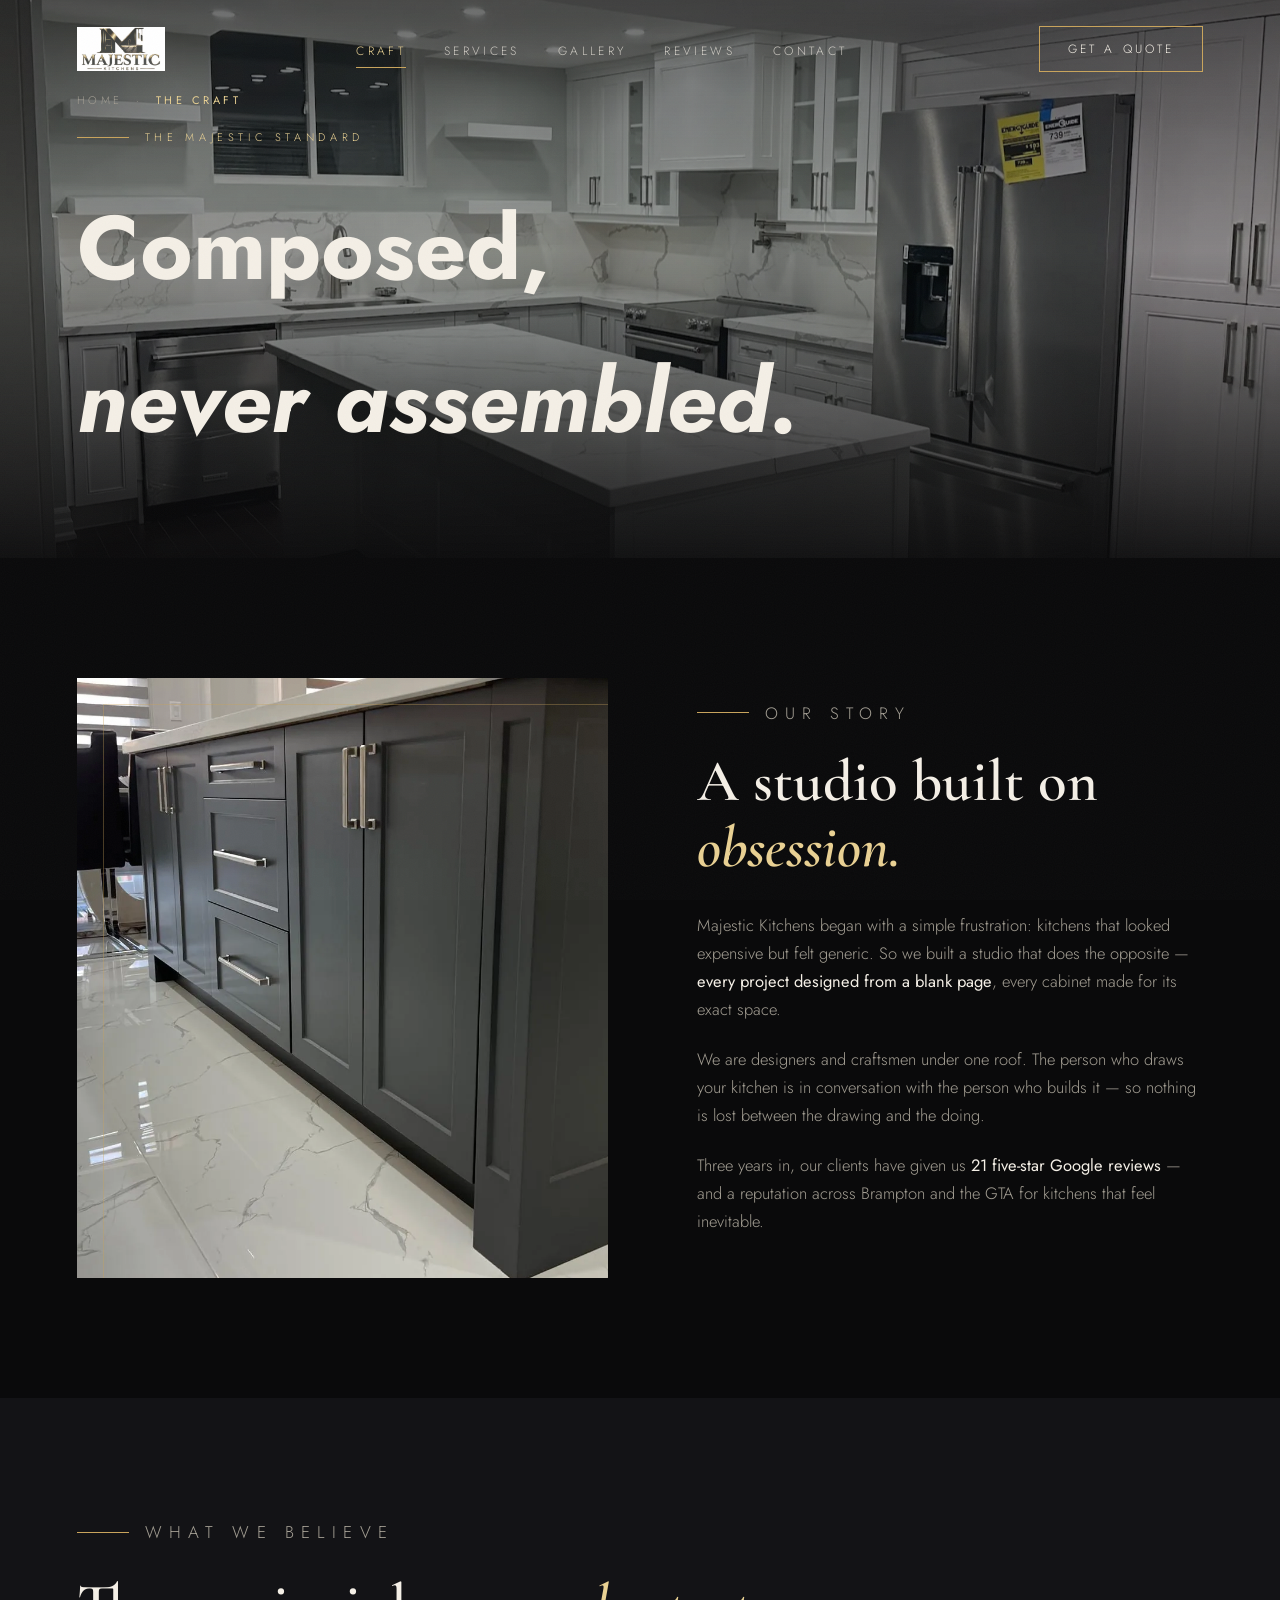
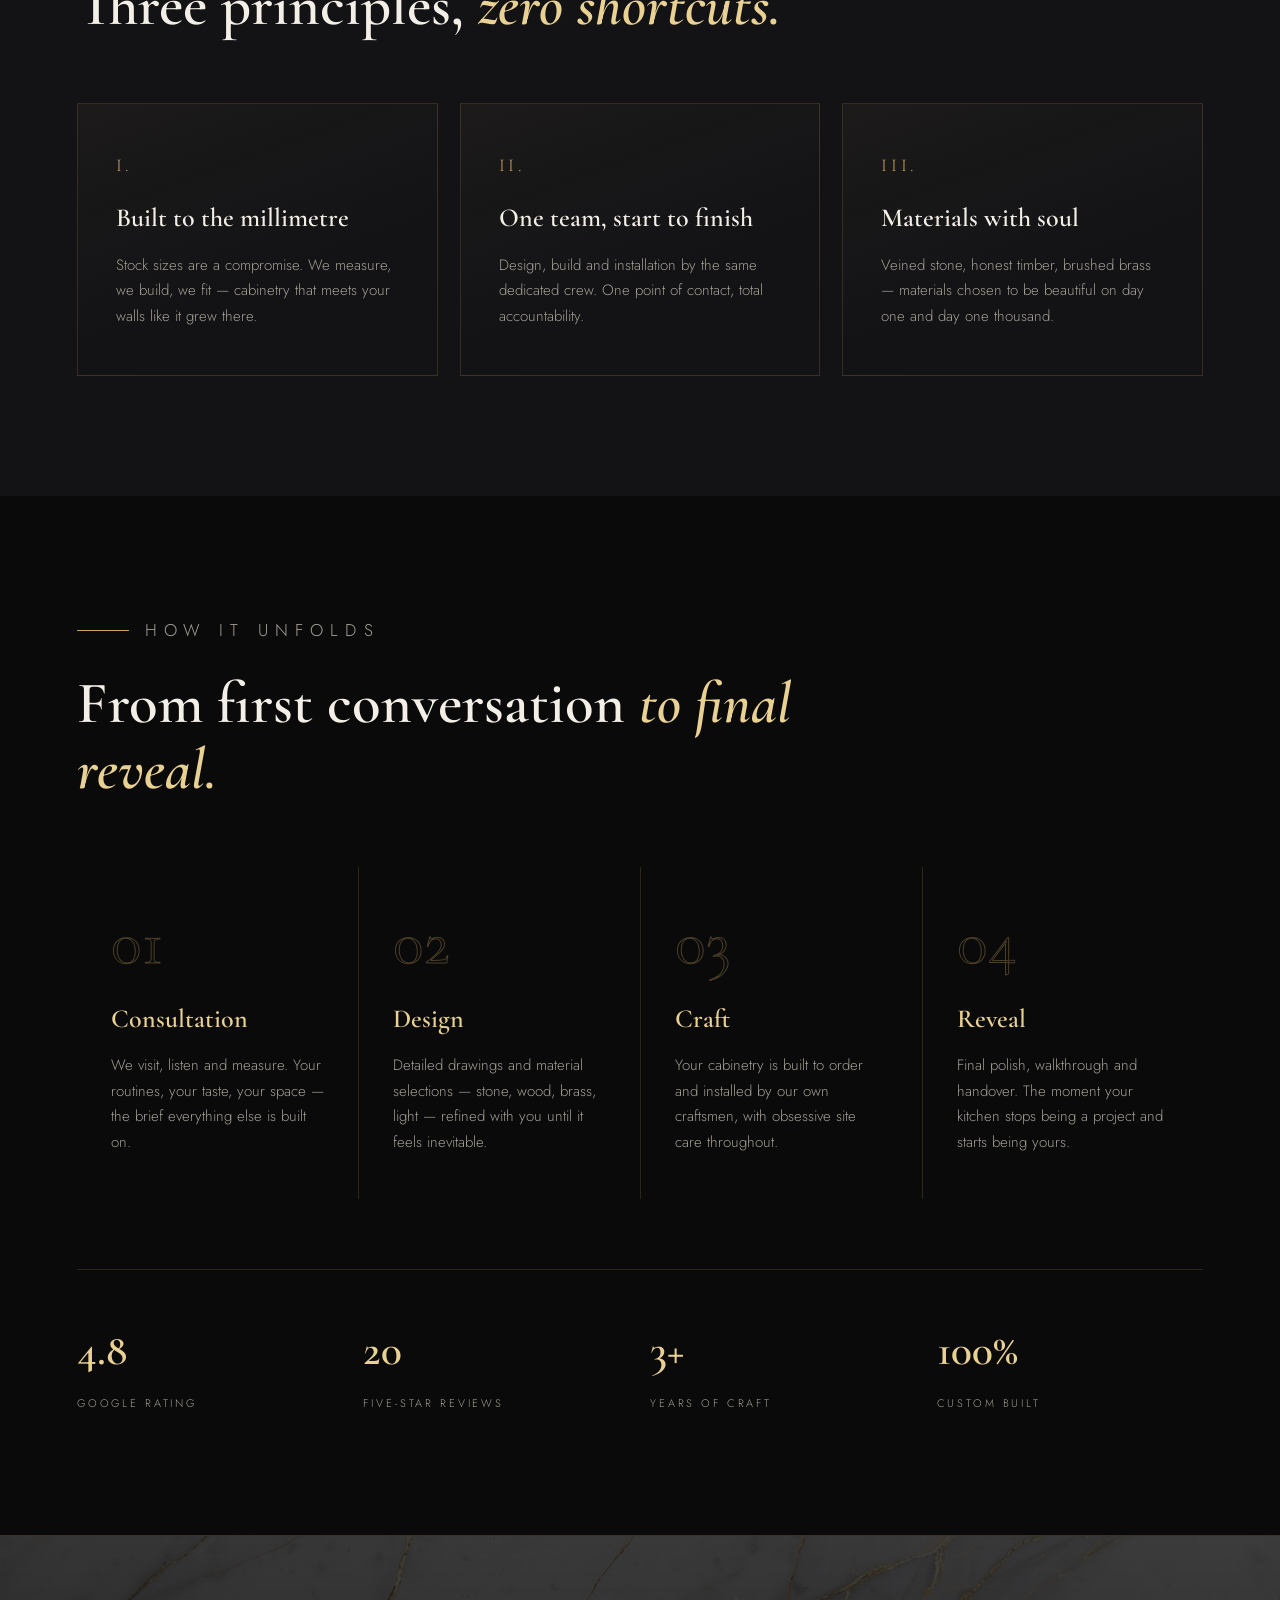
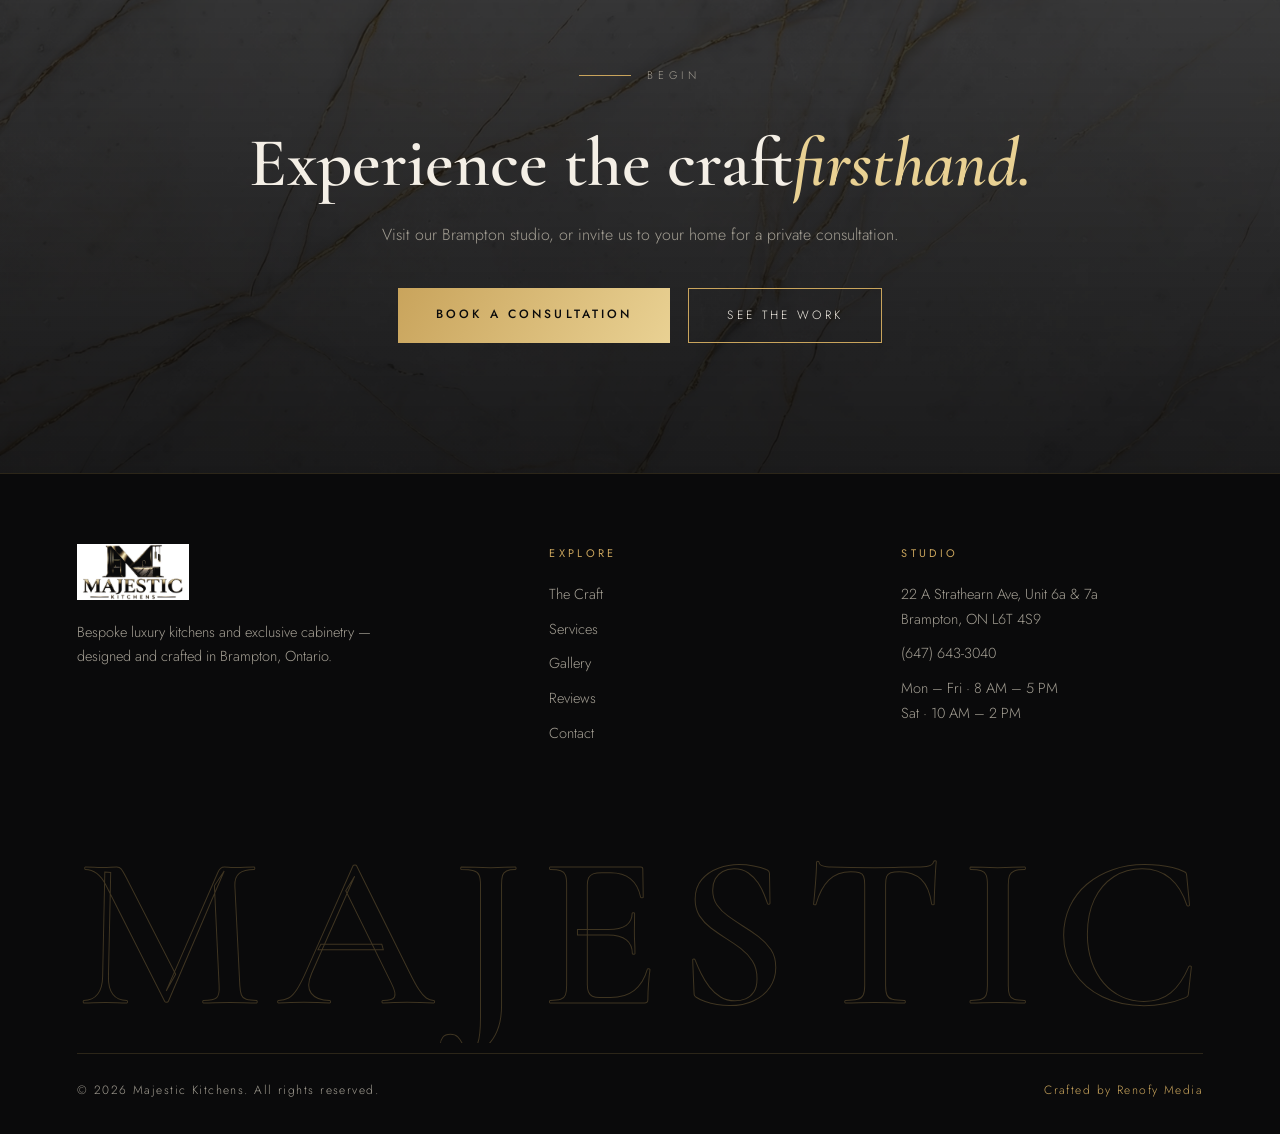
==== commit eece4857: "Real project photography: replace concept images with Majestic Kitchens' Google Business Profile pho" ====
--- a/about.html
+++ b/about.html
@@ -37,7 +37,7 @@
 </div>
 
 <header class="page-hero">
-  <div class="ph-bg" style="background-image:url('assets/img/showroom.webp')"></div>
+  <div class="ph-bg" style="background-image:url('assets/img/real-about.webp')"></div>
   <div class="hero-veil"></div>
   <div class="wrap hero-content">
     <p class="crumb"><a href="index.html">Home</a> &nbsp;·&nbsp; <b>The Craft</b></p>
@@ -49,7 +49,7 @@
 <section>
   <div class="wrap">
     <div class="split">
-      <div class="img-frame reveal"><img src="assets/img/craft.webp" alt="Cabinetry detail with brass inlay" loading="lazy"></div>
+      <div class="img-frame reveal"><img src="assets/img/real-craft.webp" alt="Majestic Kitchens cabinetry craftsmanship" loading="lazy"></div>
       <div>
         <p class="eyebrow reveal">Our story</p>
         <div class="sec-head reveal" style="margin-bottom:30px"><h2>A studio built on <em>obsession.</em></h2></div>
--- a/assets/css/style.css
+++ b/assets/css/style.css
@@ -86,7 +86,7 @@
 
 /* hero */
 .hero{min-height:100svh;display:flex;align-items:flex-end;position:relative;overflow:hidden}
-.hero-bg{position:absolute;inset:-8% 0;background:url('../img/hero.webp') center/cover;will-change:transform;animation:kenburns 24s ease-in-out infinite alternate}
+.hero-bg{position:absolute;inset:-8% 0;background:url('../img/real-hero.webp') center/cover;will-change:transform;animation:kenburns 24s ease-in-out infinite alternate}
 @keyframes kenburns{from{transform:scale(1)}to{transform:scale(1.08)}}
 .hero-veil{position:absolute;inset:0;background:linear-gradient(180deg,rgba(10,10,11,.55) 0%,rgba(10,10,11,.25) 40%,rgba(10,10,11,.9) 100%)}
 .hero-content{position:relative;z-index:2;padding-bottom:13vh;width:100%}
@@ -346,3 +346,60 @@
   .lb-nav{width:44px;height:44px}
 }
 </style>
+
+/* ============ ENHANCEMENT PASS: MOTION ============ */
+
+/* hero intro — gated on body.ready (added after preloader lifts) */
+.hero h1 .line{display:block;overflow:hidden;padding-bottom:.09em;margin-bottom:-.09em}
+.hero h1 .line>span{display:block;transform:translateY(112%)}
+body.ready .hero h1 .line>span{animation:lineUp 1.15s cubic-bezier(.19,.7,.22,1) forwards}
+body.ready .hero h1 .line:nth-child(2)>span{animation-delay:.14s}
+@keyframes lineUp{to{transform:translateY(0)}}
+.hero .eyebrow,.hero p.lead,.hero .hero-ctas,.page-hero .eyebrow,.page-hero h1,.page-hero .crumb{opacity:0}
+body.ready .hero .eyebrow,body.ready .hero p.lead,body.ready .hero .hero-ctas{animation:fadeUp 1s ease forwards}
+body.ready .hero .eyebrow{animation-delay:.55s}
+body.ready .hero p.lead{animation-delay:.7s}
+body.ready .hero .hero-ctas{animation-delay:.85s}
+body.ready .page-hero .crumb{animation:fadeUp .9s .3s ease forwards}
+body.ready .page-hero .eyebrow{animation:fadeUp .9s .45s ease forwards}
+body.ready .page-hero h1{animation:fadeUp 1.05s .6s ease forwards}
+@keyframes fadeUp{from{opacity:0;transform:translateY(26px)}to{opacity:1;transform:none}}
+
+/* nav hide on scroll down */
+nav{transition:transform .5s cubic-bezier(.7,0,.2,1),background .4s,border-color .4s,padding .4s}
+nav.nav-hide{transform:translateY(-110%)}
+
+/* service hover preview (follows cursor) */
+#svcPreview{position:fixed;top:0;left:0;width:320px;height:210px;z-index:950;pointer-events:none;overflow:hidden;opacity:0;transition:opacity .35s ease}
+#svcPreview.on{opacity:1}
+#svcPreview img{width:100%;height:100%;object-fit:cover}
+#svcPreview::after{content:"";position:absolute;inset:0;border:1px solid var(--gold-dim)}
+@media(pointer:coarse){#svcPreview{display:none}}
+
+/* parallax */
+.page-hero .ph-bg{inset:-12% 0;will-change:transform}
+.split .img-frame{overflow:hidden}
+.split .img-frame img{will-change:transform}
+
+/* cursor: modern centering + VIEW state */
+#cursor{translate:-50% -50%;transform:none;display:flex;align-items:center;justify-content:center;transition:width .25s,height .25s,background .25s,opacity .3s}
+#cursor.view{width:88px;height:88px;background:rgba(10,10,11,.5);backdrop-filter:blur(3px);-webkit-backdrop-filter:blur(3px)}
+#cursor.view::after{content:"VIEW";font-size:10px;letter-spacing:.24em;color:var(--gold-2);font-family:var(--sans);padding-left:.24em}
+
+/* footer giant word */
+.f-giant{font-family:var(--serif);font-weight:600;font-size:clamp(72px,17vw,240px);line-height:1;text-align:center;color:transparent;-webkit-text-stroke:1px rgba(201,164,92,.28);letter-spacing:.08em;margin:70px 0 10px;user-select:none;white-space:nowrap;overflow:hidden}
+
+/* word-split heading reveals */
+.w{display:inline-block;overflow:hidden;vertical-align:bottom;padding-bottom:.12em;margin-bottom:-.12em}
+.w>span{display:inline-block;transform:translateY(115%);transition:transform .85s cubic-bezier(.19,.7,.22,1);will-change:transform}
+.words-in .w>span{transform:translateY(0)}
+
+/* preloader counter */
+#loader .pct{font-family:var(--serif);font-size:15px;letter-spacing:.34em;color:var(--gold-2);padding-left:.34em}
+
+/* magnetic buttons need transform transition */
+.btn{transition:color .35s,transform .3s cubic-bezier(.2,.6,.2,1)}
+
+@media(prefers-reduced-motion:reduce){
+  *,*::before,*::after{animation-duration:.01ms!important;animation-iteration-count:1!important;transition-duration:.01ms!important}
+}
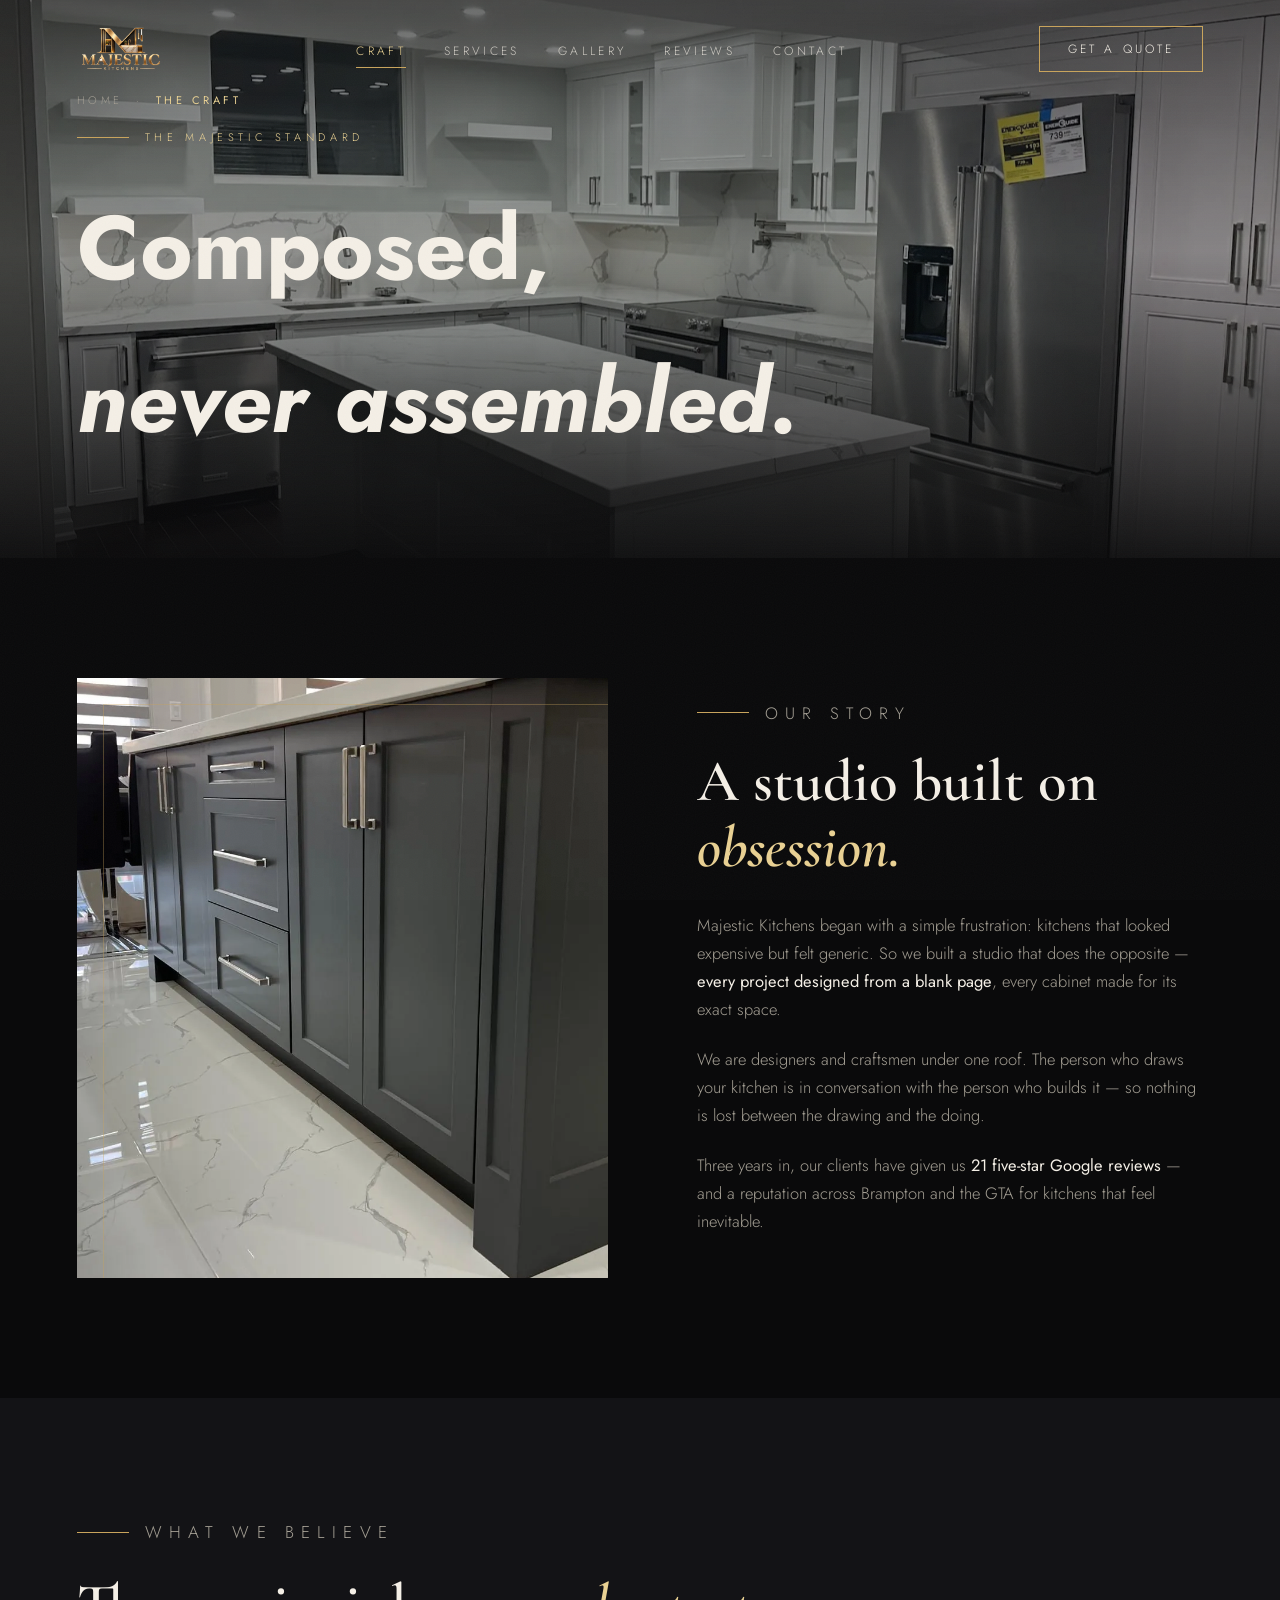
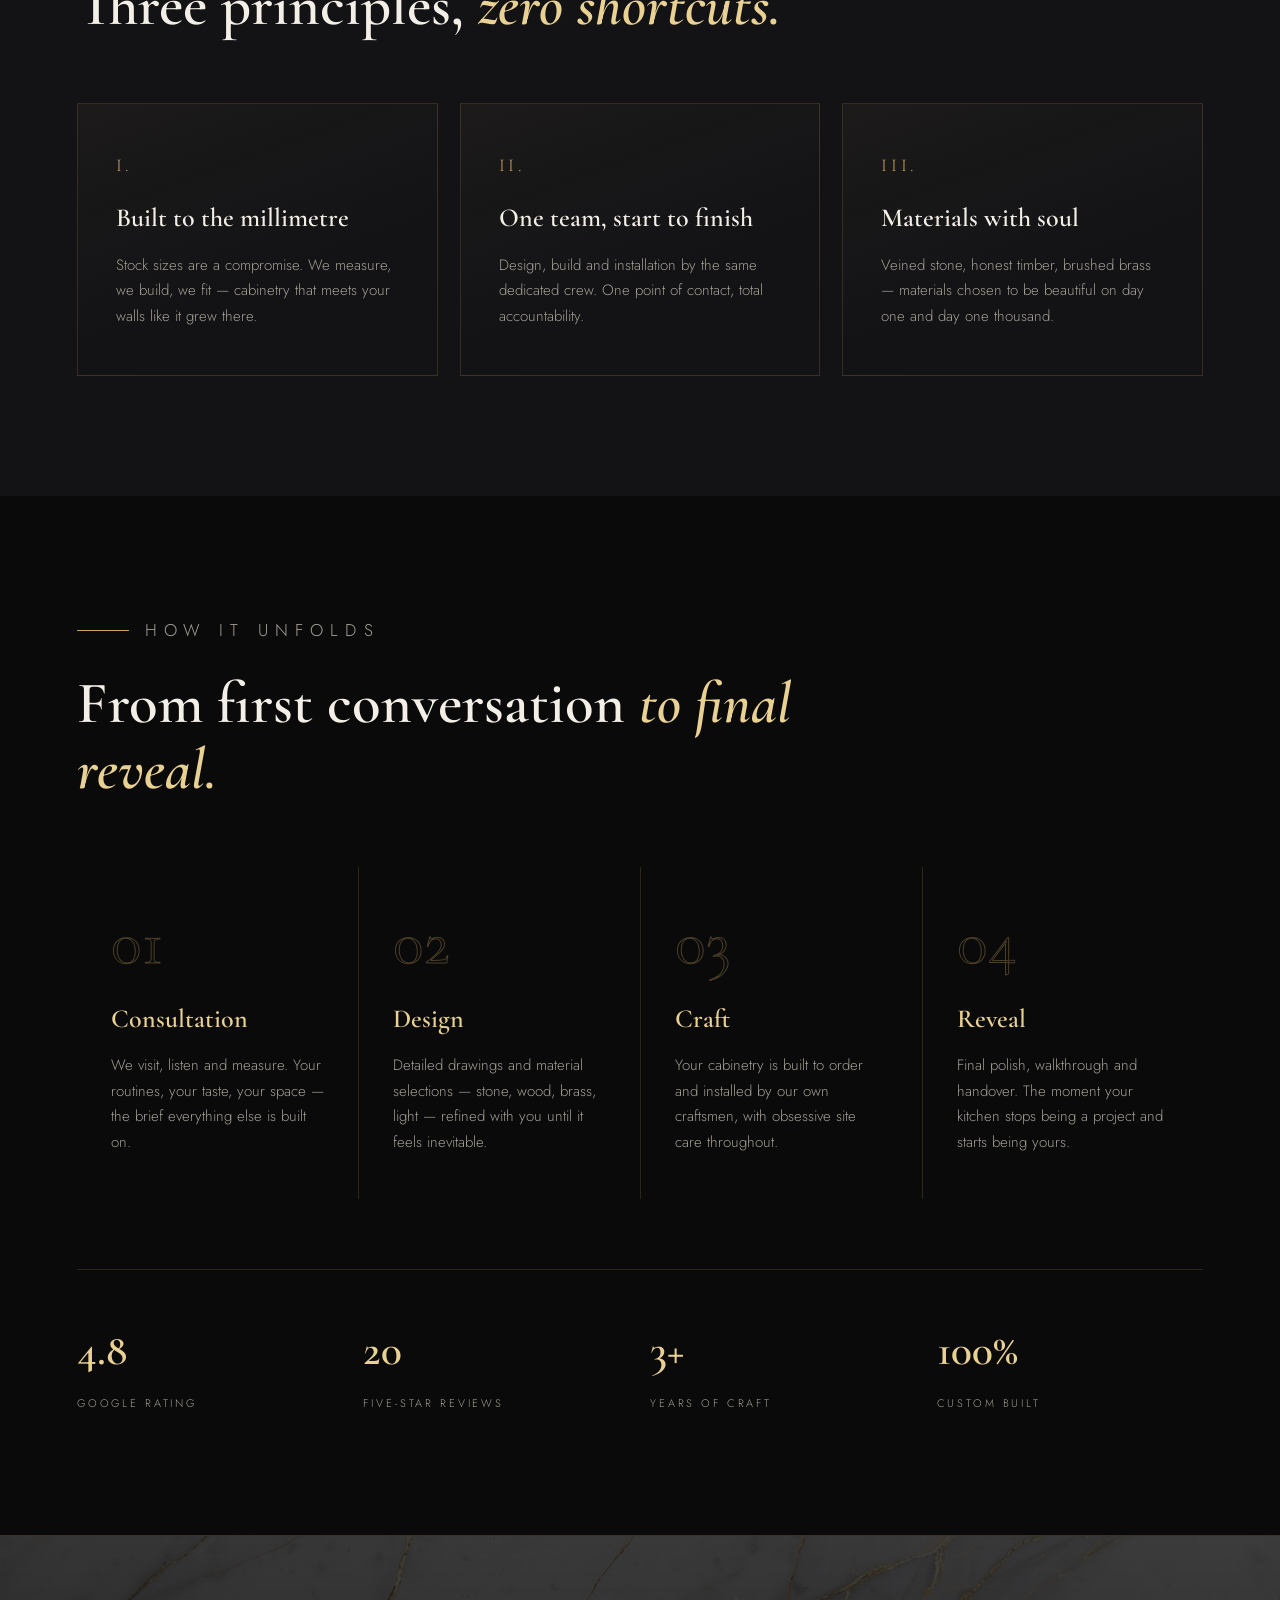
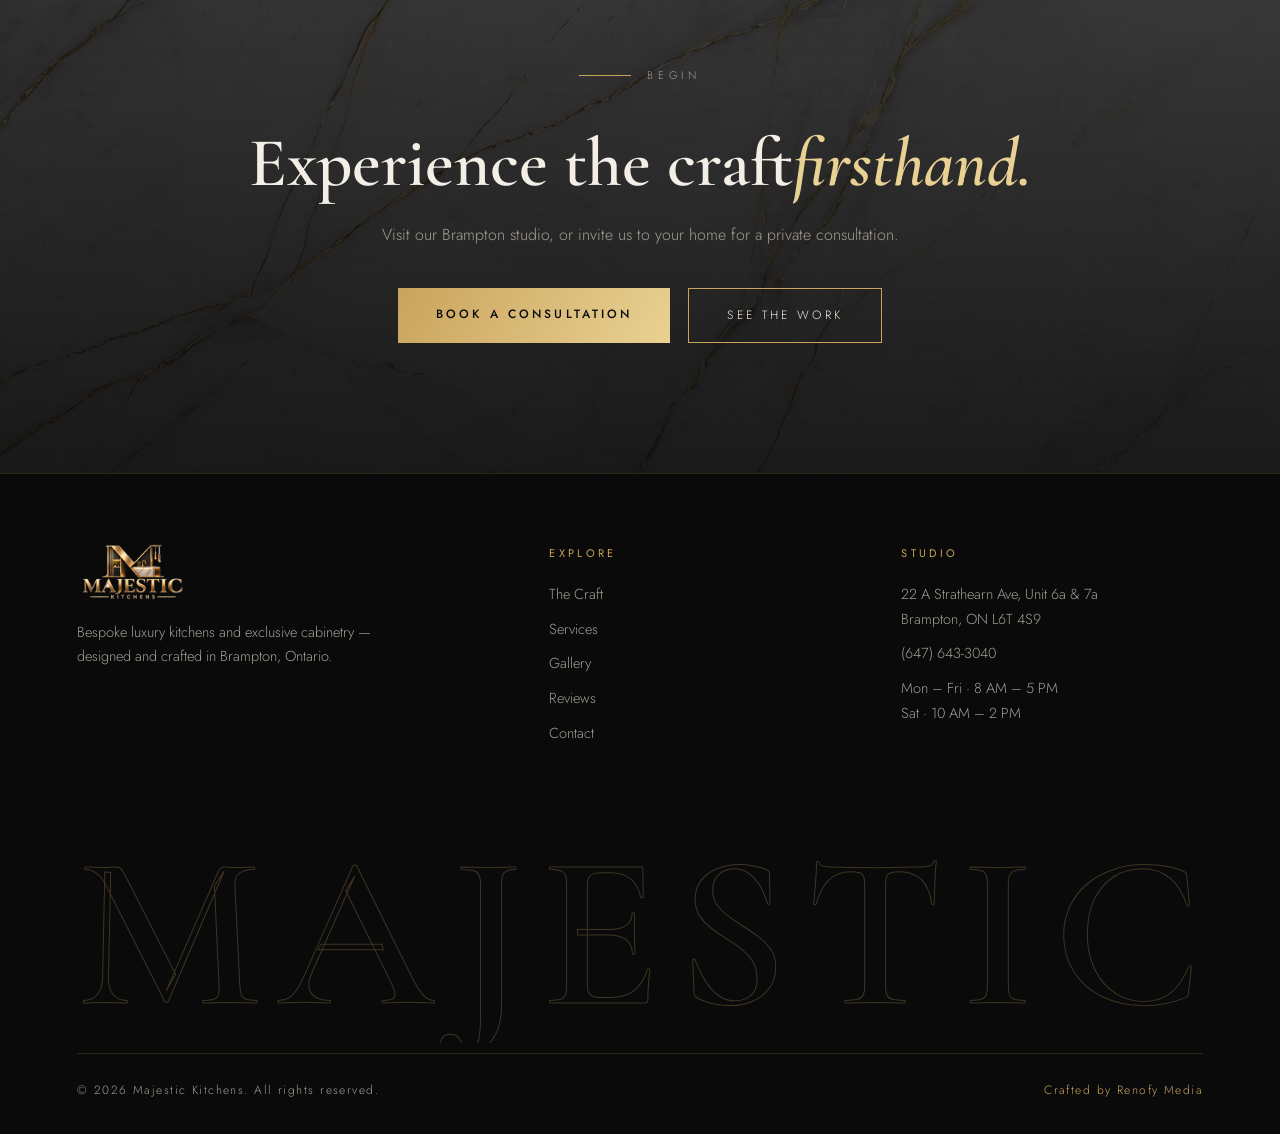
==== commit 50f9db47: "Cache-bust logo URL so browsers fetch the transparency-fixed image" ====
--- a/about.html
+++ b/about.html
@@ -8,18 +8,18 @@
 <link rel="preconnect" href="https://fonts.googleapis.com">
 <link rel="preconnect" href="https://fonts.gstatic.com" crossorigin>
 <link href="https://fonts.googleapis.com/css2?family=Cormorant+Garamond:ital,wght@0,500;0,600;0,700;1,500;1,600&family=Jost:wght@300;400;500&display=swap" rel="stylesheet">
-<link rel="icon" href="assets/img/logo.png">
+<link rel="icon" href="assets/img/logo.png?v=2">
 <link rel="stylesheet" href="assets/css/style.css">
 </head>
 <body>
 <div class="grain"></div>
 <div id="cursor"></div>
-<div id="wipe"><span class="wline"></span><img src="assets/img/logo.png" alt=""></div>
-<div id="loader"><img src="assets/img/logo.png" alt="Majestic Kitchens"><div class="bar"><span></span></div></div>
+<div id="wipe"><span class="wline"></span><img src="assets/img/logo.png?v=2" alt=""></div>
+<div id="loader"><img src="assets/img/logo.png?v=2" alt="Majestic Kitchens"><div class="bar"><span></span></div></div>
 
 <nav id="nav">
   <div class="wrap nav-inner">
-    <a class="brand" href="index.html" aria-label="Majestic Kitchens home"><img src="assets/img/logo.png" alt="Majestic Kitchens logo"></a>
+    <a class="brand" href="index.html" aria-label="Majestic Kitchens home"><img src="assets/img/logo.png?v=2" alt="Majestic Kitchens logo"></a>
     <ul class="nav-links">
       <li><a href="about.html">Craft</a></li>
       <li><a href="services.html">Services</a></li>
@@ -112,7 +112,7 @@
   <div class="wrap">
     <div class="f-grid">
       <div>
-        <img src="assets/img/logo.png" alt="Majestic Kitchens logo">
+        <img src="assets/img/logo.png?v=2" alt="Majestic Kitchens logo">
         <p>Bespoke luxury kitchens and exclusive cabinetry — designed and crafted in Brampton, Ontario.</p>
       </div>
       <div>
